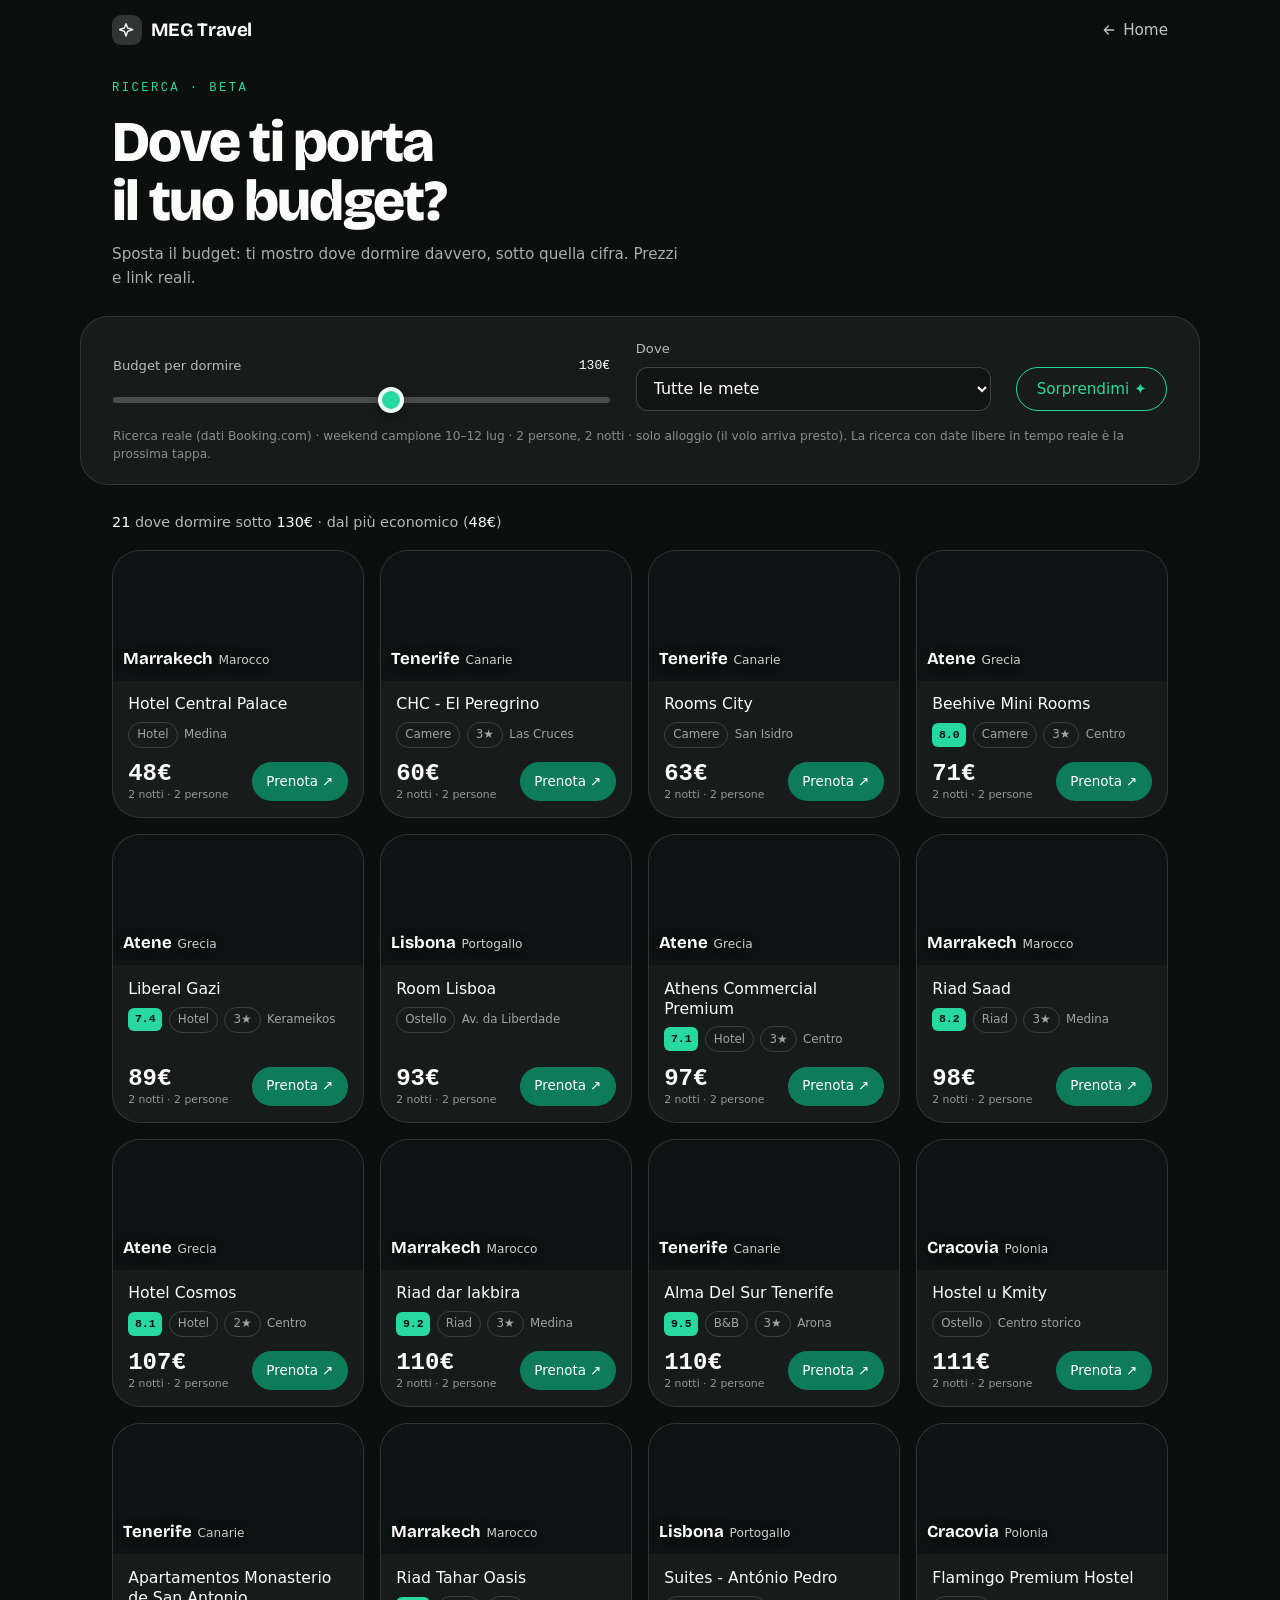
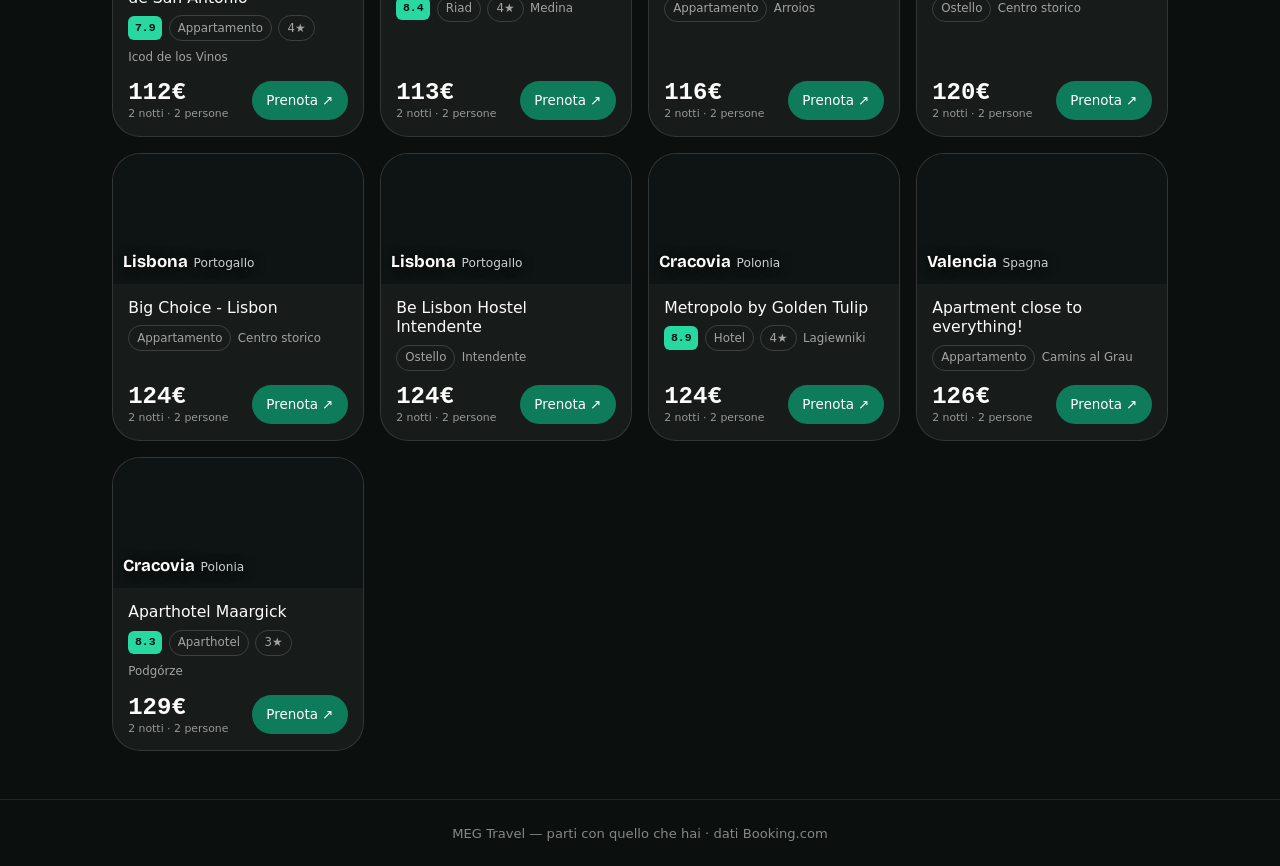
==== cerca.html @ 75740da7 "Add real hotel search page" ====
<!doctype html>
<html lang="it">
<head>
<meta charset="utf-8">
<meta name="viewport" content="width=device-width, initial-scale=1">
<title>MEG Travel — cerca dove ti porta il budget</title>
<meta name="description" content="Dimmi quanto hai: ti mostro dove dormire davvero, sotto budget. Dati e prezzi reali.">
<link rel="preconnect" href="https://fonts.googleapis.com">
<link rel="preconnect" href="https://fonts.gstatic.com" crossorigin>
<link href="https://fonts.googleapis.com/css2?family=Bricolage+Grotesque:opsz,wght@12..96,400;12..96,500;12..96,600;12..96,700;12..96,800&display=swap" rel="stylesheet">
<link rel="stylesheet" href="styles.css">
<style>
  body{background:var(--ink);color:var(--paper)}
  .srch-nav{display:flex;align-items:center;justify-content:space-between;height:60px;max-width:1120px;margin-inline:auto;padding-inline:var(--pad)}
  .srch-back{display:inline-flex;align-items:center;gap:.4rem;color:rgba(255,255,255,.75);font-size:.95rem}
  .srch-back:hover{color:#fff}
  .srch-head{max-width:1120px;margin-inline:auto;padding:1.2rem var(--pad) 0}
  .srch-eyebrow{font-family:var(--font-mono);font-size:.76rem;letter-spacing:.2em;text-transform:uppercase;color:var(--teal-bright);margin-bottom:.9rem}
  .srch-title{font-family:var(--font-display);font-weight:800;letter-spacing:-.03em;line-height:1.02;font-size:clamp(2.1rem,6vw,3.6rem)}
  .srch-sub{color:rgba(255,255,255,.66);margin-top:.7rem;font-size:.95rem;max-width:60ch}

  .panel{max-width:1120px;margin:1.6rem auto 0;padding:1.3rem var(--pad);background:rgba(255,255,255,.05);border:1px solid rgba(255,255,255,.12);border-radius:var(--r-lg)}
  .panel__grid{display:grid;grid-template-columns:1.4fr 1fr auto;gap:1.2rem 1.6rem;align-items:end}
  .field{min-width:0}
  .field__label{display:flex;justify-content:space-between;font-size:.82rem;color:rgba(255,255,255,.7);margin-bottom:.5rem}
  .field__label b{color:#fff;font-weight:500;font-family:var(--font-mono)}
  .srch-slider{width:100%;-webkit-appearance:none;appearance:none;height:6px;border-radius:999px;background:rgba(255,255,255,.22);cursor:pointer}
  .srch-slider::-webkit-slider-thumb{-webkit-appearance:none;appearance:none;width:26px;height:26px;border-radius:50%;background:var(--teal-bright);border:4px solid rgba(255,255,255,.92);box-shadow:0 6px 16px -4px rgba(0,0,0,.6)}
  .srch-slider::-moz-range-thumb{width:22px;height:22px;border-radius:50%;background:var(--teal-bright);border:4px solid #fff}
  select.srch-select{width:100%;height:44px;border-radius:12px;border:1px solid rgba(255,255,255,.2);background:rgba(0,0,0,.25);color:#fff;font-family:var(--font-text);font-size:1rem;padding:0 .8rem}
  select.srch-select option{color:#111}
  .srch-surprise{height:44px;border-radius:999px;border:1px solid var(--teal-bright);background:transparent;color:var(--teal-bright);font-family:var(--font-text);font-weight:500;font-size:.95rem;padding:0 1.2rem;cursor:pointer;white-space:nowrap}
  .srch-surprise:hover{background:var(--teal-bright);color:var(--ink)}
  .panel__note{margin-top:1rem;font-size:.76rem;color:rgba(255,255,255,.5);line-height:1.5}

  .results-head{max-width:1120px;margin:1.6rem auto .4rem;padding-inline:var(--pad);font-size:.9rem;color:rgba(255,255,255,.7)}
  .results-head b{color:#fff;font-weight:500}
  .grid{max-width:1120px;margin:0 auto;padding:.6rem var(--pad) 3rem;display:grid;grid-template-columns:repeat(auto-fill,minmax(248px,1fr));gap:16px}
  .stay{background:rgba(255,255,255,.05);border:1px solid rgba(255,255,255,.12);border-radius:var(--r-lg);overflow:hidden;display:flex;flex-direction:column;transition:transform .15s ease,border-color .15s ease}
  .stay:hover{transform:translateY(-3px);border-color:rgba(255,255,255,.28)}
  .stay.flash{border-color:var(--teal-bright);box-shadow:0 0 0 2px var(--teal-bright)}
  .stay__img{height:130px;background:#0e1413 center/cover no-repeat;position:relative}
  .stay__city{position:absolute;left:10px;bottom:8px;font-family:var(--font-display);font-weight:700;font-size:1.05rem;text-shadow:0 1px 12px rgba(0,0,0,.7)}
  .stay__city span{font-family:var(--font-text);font-weight:400;font-size:.76rem;color:rgba(255,255,255,.8);margin-left:.35rem}
  .stay__body{padding:.85rem .95rem 1rem;display:flex;flex-direction:column;gap:.5rem;flex:1}
  .stay__name{font-weight:500;font-size:.98rem;line-height:1.25}
  .stay__meta{display:flex;flex-wrap:wrap;gap:.4rem;align-items:center;font-size:.74rem;color:rgba(255,255,255,.6)}
  .chip{border:1px solid rgba(255,255,255,.16);border-radius:999px;padding:.16rem .5rem}
  .score{background:var(--teal-bright);color:var(--ink);border-radius:6px;padding:.16rem .42rem;font-family:var(--font-mono);font-weight:700;font-size:.72rem}
  .stay__foot{margin-top:auto;display:flex;align-items:flex-end;justify-content:space-between;gap:.6rem;padding-top:.4rem}
  .stay__price{font-family:var(--font-mono);font-weight:700;font-size:1.5rem;line-height:1}
  .stay__price small{display:block;font-family:var(--font-text);font-weight:400;font-size:.68rem;color:rgba(255,255,255,.55);margin-top:.25rem}
  .stay__cta{flex:none;border:none;border-radius:999px;background:var(--teal);color:#fff;font-family:var(--font-text);font-weight:500;font-size:.84rem;padding:.55rem .9rem;cursor:pointer;white-space:nowrap;text-decoration:none}
  .stay__cta:hover{background:var(--teal-bright);color:var(--ink)}
  .empty{max-width:1120px;margin:1rem auto;padding:2rem var(--pad);text-align:center;color:rgba(255,255,255,.6)}
  .srch-foot{border-top:1px solid rgba(255,255,255,.1);padding:1.4rem var(--pad);text-align:center;color:rgba(255,255,255,.5);font-size:.82rem}
  @media (max-width:680px){ .panel__grid{grid-template-columns:1fr} .srch-surprise{width:100%} }
</style>
</head>
<body>
<header class="srch-nav">
  <a class="brand" href="index.html" aria-label="MEG Travel">
    <span class="brand__mark" aria-hidden="true" style="background:rgba(255,255,255,.16)"><svg viewBox="0 0 24 24" width="16" height="16" fill="none" stroke="currentColor" stroke-width="2" stroke-linecap="round" stroke-linejoin="round"><path d="M10.5 2.5 13 9l7.5 2.5L13 14l-2.5 7L8 14 .5 11.5 8 9z"/></svg></span>
    <span class="brand__name">MEG&nbsp;Travel</span>
  </a>
  <a class="srch-back" href="index.html"><svg viewBox="0 0 24 24" width="16" height="16" fill="none" stroke="currentColor" stroke-width="2" stroke-linecap="round" stroke-linejoin="round"><path d="M19 12H5M11 18l-6-6 6-6"/></svg> Home</a>
</header>

<section class="srch-head">
  <p class="srch-eyebrow">Ricerca · beta</p>
  <h1 class="srch-title">Dove ti porta<br>il tuo budget?</h1>
  <p class="srch-sub">Sposta il budget: ti mostro dove dormire davvero, sotto quella cifra. Prezzi e link reali.</p>
</section>

<div class="panel">
  <div class="panel__grid">
    <div class="field">
      <div class="field__label"><span>Budget per dormire</span><b id="budget-out">130€</b></div>
      <input id="budget" class="srch-slider" type="range" min="40" max="200" value="130" step="5" aria-label="Budget per dormire in euro">
    </div>
    <div class="field">
      <div class="field__label"><span>Dove</span></div>
      <select id="dest" class="srch-select" aria-label="Destinazione">
        <option value="all">Tutte le mete</option>
        <option value="marrakech">Marrakech</option>
        <option value="tenerife">Tenerife</option>
        <option value="atene">Atene</option>
        <option value="lisbona">Lisbona</option>
        <option value="cracovia">Cracovia</option>
        <option value="valencia">Valencia</option>
      </select>
    </div>
    <button id="surprise" class="srch-surprise" type="button">Sorprendimi ✦</button>
  </div>
  <p class="panel__note" id="ctx-note">Ricerca reale (dati Booking.com) · weekend campione 10–12 lug · 2 persone, 2 notti · solo alloggio (il volo arriva presto). La ricerca con date libere in tempo reale è la prossima tappa.</p>
</div>

<p class="results-head" id="results-head">Carico…</p>
<div class="grid" id="grid"></div>
<div class="empty" id="empty" style="display:none">Nessun letto sotto questo budget qui. Alza un po' il budget o cambia meta. 👋</div>

<footer class="srch-foot">MEG Travel — parti con quello che hai · dati Booking.com</footer>

<script src="cerca.js"></script>
</body>
</html>
---- styles.css ----
:root{
  --paper:#FCFCFA;
  --mist:#ECF2ED;
  --ink:#0B0F0E;
  --ink-soft:#5A615E;
  --line:#E3E7E2;
  --teal:#0E7C5A;
  --teal-bright:#27D8A0;
  --teal-ink:#0A3A2C;
  --blush:#F6DCE5;
  --blush-ink:#7A2540;

  --font-display:"Bricolage Grotesque",-apple-system,BlinkMacSystemFont,system-ui,sans-serif;
  --font-text:-apple-system,BlinkMacSystemFont,system-ui,"Segoe UI",Roboto,sans-serif;
  --font-mono:ui-monospace,"SF Mono","JetBrains Mono",Menlo,monospace;

  --container:1120px;
  --pad:clamp(1.25rem,5vw,2rem);
  --section-y:clamp(4.5rem,11vw,9rem);
  --r:18px;
  --r-lg:28px;
}

*{box-sizing:border-box;margin:0;padding:0}
html{scroll-behavior:smooth;-webkit-text-size-adjust:100%}
body{
  background:var(--paper);color:var(--ink);
  font-family:var(--font-text);font-size:17px;line-height:1.6;
  -webkit-font-smoothing:antialiased;text-rendering:optimizeLegibility;
  overflow-x:hidden;
}
a{color:inherit;text-decoration:none}
img,svg{display:block}
::selection{background:var(--teal);color:#fff}

.container{width:100%;max-width:var(--container);margin-inline:auto;padding-inline:var(--pad)}
.sr-only{position:absolute;width:1px;height:1px;padding:0;margin:-1px;overflow:hidden;clip:rect(0,0,0,0);white-space:nowrap;border:0}
.skip{position:absolute;left:-9999px;top:0;background:var(--ink);color:#fff;padding:.7rem 1rem;border-radius:0 0 var(--r) 0;z-index:200}
.skip:focus{left:0}

.eyebrow{
  font-family:var(--font-mono);font-size:.78rem;font-weight:500;
  letter-spacing:.2em;text-transform:uppercase;color:var(--teal);
  margin-bottom:1.4rem;
}
.eyebrow--light{color:var(--teal-bright)}

.section__title,.pain__title,.feature__h,.showcase__title,.cta__title,.hero__title{
  font-family:var(--font-display);font-weight:700;line-height:1.02;letter-spacing:-.03em;
}
.section__title{font-size:clamp(2rem,5.2vw,3.6rem);margin-bottom:.6rem}

:focus-visible{outline:2.5px solid var(--teal-bright);outline-offset:3px;border-radius:6px}

/* buttons */
.btn{
  display:inline-flex;align-items:center;justify-content:center;gap:.5rem;
  font-family:var(--font-text);font-size:1rem;font-weight:500;line-height:1;
  border:1px solid transparent;border-radius:999px;cursor:pointer;
  transition:transform .18s ease,background .18s ease,box-shadow .18s ease,color .18s ease;
}
.btn--pill{padding:.62rem 1.05rem;border-color:rgba(255,255,255,.45);background:rgba(255,255,255,.08);color:#fff}
.btn--pill:hover{background:#fff;color:var(--ink);border-color:#fff}
.btn--primary{background:var(--teal);color:#fff;padding:.85rem 1.5rem}
.btn--primary:hover{background:var(--teal-bright);color:var(--ink);transform:translateY(-2px)}
.btn--primary:active{transform:translateY(0)}
.btn--big{font-size:1.05rem;padding:1rem 1.8rem}

/* ---------- nav ---------- */
.nav{
  position:fixed;top:0;left:0;right:0;z-index:100;
  background:transparent;border-bottom:1px solid transparent;transition:background .3s ease,border-color .3s ease;
}
.nav__inner{display:flex;align-items:center;justify-content:space-between;height:64px}
.brand{display:inline-flex;align-items:center;gap:.55rem;font-family:var(--font-display);font-weight:700;letter-spacing:-.02em;font-size:1.18rem;color:#fff}
.brand__mark{display:grid;place-items:center;width:30px;height:30px;border-radius:9px;background:rgba(255,255,255,.16);color:#fff;backdrop-filter:blur(6px)}
.nav__links{display:flex;align-items:center;gap:1.4rem}
.nav__links>a:first-child{font-size:.95rem;color:rgba(255,255,255,.82)}
.nav__links>a:first-child:hover{color:#fff}
.nav.is-stuck{background:color-mix(in srgb,var(--paper) 82%,transparent);backdrop-filter:saturate(180%) blur(18px);border-bottom-color:var(--line)}
.nav.is-stuck .brand{color:var(--ink)}
.nav.is-stuck .brand__mark{background:var(--ink);color:var(--paper)}
.nav.is-stuck .nav__links>a:first-child{color:var(--ink-soft)}
.nav.is-stuck .btn--pill{border-color:var(--line);background:transparent;color:var(--ink)}
.nav.is-stuck .btn--pill:hover{background:var(--ink);color:var(--paper);border-color:var(--ink)}

/* ---------- hero (cinematic) ---------- */
.hero{
  position:relative;min-height:100svh;display:flex;flex-direction:column;
  justify-content:space-between;color:#fff;overflow:hidden;background:var(--ink);
}
.hero__bg{position:absolute;inset:0;z-index:0}
.hero__img{position:absolute;inset:0;width:100%;height:100%;object-fit:cover;opacity:0;transform:scale(1.06);transition:opacity 1.1s ease}
.hero__img.is-on{opacity:1;animation:kenburns 16s ease-out forwards}
@keyframes kenburns{from{transform:scale(1.04)}to{transform:scale(1.16)}}
.hero__scrim{position:absolute;inset:0;background:
  radial-gradient(120% 90% at 80% 10%,rgba(14,124,90,.18),transparent 60%),
  linear-gradient(180deg,rgba(7,10,9,.62) 0%,rgba(7,10,9,.12) 32%,rgba(7,10,9,.55) 68%,rgba(7,10,9,.94) 100%)}

.hero__content{position:relative;z-index:2;padding-top:clamp(7rem,17vh,11rem)}
.hero .eyebrow{color:var(--teal-bright)}
.hero__title{font-size:clamp(3rem,9vw,7rem);font-weight:800;text-shadow:0 2px 40px rgba(0,0,0,.35)}
.hero__lead{max-width:30ch;margin-top:1.5rem;font-size:clamp(1.1rem,2.2vw,1.45rem);color:rgba(255,255,255,.88);line-height:1.5}

/* console */
.hero__console{position:relative;z-index:2;padding-bottom:clamp(2rem,6vh,4rem)}
.console{
  display:grid;grid-template-columns:1fr 1fr;gap:clamp(1.2rem,4vw,2.6rem);
  align-items:center;
  background:rgba(12,16,15,.42);border:1px solid rgba(255,255,255,.16);
  border-radius:var(--r-lg);padding:clamp(1.3rem,3.5vw,2rem);
  backdrop-filter:saturate(140%) blur(18px);-webkit-backdrop-filter:saturate(140%) blur(18px);
  box-shadow:0 40px 80px -50px rgba(0,0,0,.8);
}
.console__budget{display:flex;align-items:baseline;gap:.6rem}
.console__ho{font-size:1.15rem;color:rgba(255,255,255,.7)}
.console__amt{font-family:var(--font-mono);font-weight:700;letter-spacing:-.02em;font-size:clamp(3.2rem,9vw,5rem);line-height:.9;font-variant-numeric:tabular-nums}
.console__cur{color:var(--teal-bright);margin-right:.04em}
.console__slider{width:100%;margin-top:1.3rem;-webkit-appearance:none;appearance:none;height:6px;border-radius:999px;background:rgba(255,255,255,.22);cursor:pointer}
.console__slider::-webkit-slider-thumb{-webkit-appearance:none;appearance:none;width:30px;height:30px;border-radius:50%;background:var(--teal-bright);border:4px solid rgba(255,255,255,.92);box-shadow:0 6px 18px -4px rgba(0,0,0,.6);transition:transform .12s ease}
.console__slider::-webkit-slider-thumb:hover{transform:scale(1.08)}
.console__slider::-moz-range-thumb{width:26px;height:26px;border-radius:50%;background:var(--teal-bright);border:4px solid #fff}

.console__right{border-left:1px solid rgba(255,255,255,.14);padding-left:clamp(1.2rem,4vw,2.6rem)}
.console__dest{display:flex;align-items:baseline;gap:.5rem;flex-wrap:wrap}
.console__pin{color:var(--teal-bright);align-self:center}
.console__city{font-family:var(--font-display);font-weight:700;font-size:clamp(1.8rem,5vw,2.6rem);letter-spacing:-.02em;line-height:1;transition:opacity .25s ease,transform .25s ease}
.console__country{font-size:.95rem;color:rgba(255,255,255,.65)}
.console__meta{font-family:var(--font-mono);font-size:.92rem;color:rgba(255,255,255,.78);margin:.55rem 0 1.2rem;font-variant-numeric:tabular-nums;transition:opacity .25s ease}
.console__allin{color:#fff;font-weight:700}
.console__note{font-size:.76rem;color:rgba(255,255,255,.5);margin-top:.8rem}
.is-flip{opacity:0;transform:translateY(8px)}

/* ---------- pain (dark) ---------- */
.pain{background:var(--ink);color:var(--paper);padding-block:var(--section-y)}
.pain__title{font-size:clamp(1.9rem,5.4vw,3.6rem);font-weight:700}
.pain__body{max-width:46ch;margin-top:1.3rem;color:#AEB6B2;font-size:clamp(1.05rem,2.2vw,1.3rem)}
.collapse{position:relative;margin-top:clamp(3rem,8vw,5rem);min-height:230px;display:grid;place-items:center}
.collapse__tabs{position:absolute;inset:0;display:flex;flex-wrap:wrap;gap:.7rem;justify-content:center;align-content:center;transition:opacity .7s ease,filter .7s ease,transform .7s ease}
.tab{font-family:var(--font-mono);font-size:.85rem;color:#C9D0CC;border:1px solid #2A312E;border-radius:10px;padding:.6rem .9rem;background:#121817;transition:transform .6s cubic-bezier(.6,0,.2,1),opacity .6s ease;transition-delay:calc(var(--i) * 40ms)}
.collapse__card{background:var(--paper);color:var(--ink);border-radius:var(--r);padding:1.3rem 1.5rem;width:min(100%,360px);box-shadow:0 40px 70px -40px rgba(0,0,0,.6);opacity:0;transform:scale(.9);transition:opacity .6s ease .25s,transform .6s cubic-bezier(.34,1.3,.5,1) .25s}
.is-collapsed .collapse__tabs{opacity:0;filter:blur(6px);transform:scale(.82)}
.is-collapsed .collapse__card{opacity:1;transform:scale(1)}
.mini{display:flex;align-items:center;justify-content:space-between;gap:1rem}
.mini__city{font-family:var(--font-display);font-weight:700;font-size:1.35rem;letter-spacing:-.02em}
.mini__city span{font-family:var(--font-text);font-weight:400;font-size:.85rem;color:var(--ink-soft);margin-left:.4rem}
.mini__price{font-family:var(--font-mono);font-weight:700;font-size:1.6rem}
.mini__meta{font-family:var(--font-mono);font-size:.82rem;color:var(--ink-soft);margin-top:.5rem}
.mini__tag{display:inline-block;margin-top:.9rem;font-size:.78rem;color:var(--teal-ink);background:var(--mist);border-radius:999px;padding:.3rem .7rem}

/* ---------- steps ---------- */
.steps{padding-block:var(--section-y)}
.steps__grid{list-style:none;display:grid;grid-template-columns:repeat(3,1fr);gap:clamp(1.2rem,3vw,2.4rem);margin-top:clamp(2rem,5vw,3.2rem)}
.step{border-top:2px solid var(--ink);padding-top:1.2rem}
.step__no{font-family:var(--font-mono);font-size:.85rem;color:var(--teal);letter-spacing:.1em}
.step__h{font-family:var(--font-display);font-weight:600;font-size:clamp(1.3rem,2.6vw,1.7rem);letter-spacing:-.02em;margin:.7rem 0 .5rem}
.step__p{color:var(--ink-soft);font-size:1.02rem}

/* ---------- features ---------- */
.features{padding-block:var(--section-y);background:var(--mist)}
.features__list{display:flex;flex-direction:column;gap:clamp(3.5rem,9vw,7rem)}
.feature{display:grid;grid-template-columns:1.05fr .95fr;gap:clamp(1.5rem,5vw,4rem);align-items:center}
.feature--rev .feature__text{order:2}
.feature__h{font-size:clamp(2rem,5vw,3.4rem);font-weight:700}
.feature__p{margin-top:1.1rem;color:var(--ink-soft);font-size:clamp(1.05rem,2vw,1.25rem);max-width:34ch}
.feature__art{display:grid;place-items:center}

.pricecard{width:min(100%,340px);background:#fff;border:1px solid var(--line);border-radius:var(--r);padding:1.4rem 1.6rem;font-family:var(--font-mono);font-variant-numeric:tabular-nums}
.pricecard__row{display:flex;justify-content:space-between;color:var(--ink-soft);padding:.55rem 0}
.pricecard__sum{display:flex;justify-content:space-between;align-items:baseline;border-top:1px solid var(--line);margin-top:.4rem;padding-top:.9rem;font-weight:700;font-size:1.5rem}
.pricecard__sum span:last-child{color:var(--teal)}

.stacklist{width:min(100%,330px);display:flex;flex-direction:column;gap:.7rem}
.stacklist__row{font-family:var(--font-mono);background:#fff;border:1px solid var(--line);border-radius:14px;padding:1rem 1.1rem;color:var(--ink-soft)}
.stacklist__row--on{border-color:var(--teal);color:var(--ink);box-shadow:0 0 0 1px var(--teal)}

.ratecard{width:min(100%,320px);background:#fff;border:1px solid var(--line);border-radius:var(--r);padding:1.6rem;text-align:center}
.ratecard__big{font-family:var(--font-mono);font-weight:700;font-size:3rem}
.ratecard__pill{display:inline-block;margin-top:.8rem;background:var(--blush);color:var(--blush-ink);border-radius:999px;padding:.5rem 1rem;font-size:.95rem}

/* ---------- showcase ---------- */
.showcase{padding-block:var(--section-y)}
.showcase__inner{display:grid;grid-template-columns:1fr 1fr;gap:clamp(2rem,6vw,5rem);align-items:center}
.showcase__title{font-size:clamp(2rem,5vw,3.6rem);font-weight:700;margin-top:.4rem}
.showcase__p{margin-top:1.1rem;color:var(--ink-soft);font-size:1.2rem;max-width:30ch}
.phone{justify-self:center;width:min(100%,330px);background:var(--ink);border-radius:42px;padding:12px;box-shadow:0 50px 90px -50px rgba(11,15,14,.6)}
.phone__screen{background:var(--paper);border-radius:32px;padding:1.2rem;overflow:hidden}
.phone__head{display:flex;justify-content:center;margin-bottom:1rem}
.phone__brand{display:inline-flex;align-items:center;gap:.45rem;font-family:var(--font-display);font-weight:700;font-size:1rem}
.phone__dot{width:14px;height:14px;border-radius:5px;background:var(--teal)}
.phone__hl{font-family:var(--font-display);font-weight:700;font-size:1.5rem;line-height:1.15;letter-spacing:-.02em}
.phone__hl em{font-style:normal;color:var(--teal)}
.phone__pills{display:flex;flex-wrap:wrap;gap:.4rem;margin:1rem 0}
.phone__pills span{font-size:.78rem;color:var(--ink-soft);border:1px solid var(--line);border-radius:9px;padding:.35rem .6rem}
.phone__go{width:100%;border:none;border-radius:12px;background:var(--ink);color:var(--paper);font-family:var(--font-text);font-weight:500;font-size:1rem;padding:.85rem;cursor:pointer}
.phone__results{margin-top:1rem;display:flex;flex-direction:column;gap:.7rem}
.trip{background:#fff;border:1px solid var(--line);border-radius:16px;padding:.9rem 1rem}
.trip--top{border-color:var(--teal);box-shadow:0 0 0 1px var(--teal)}
.trip__tag{display:inline-block;font-size:.72rem;color:var(--teal-ink);background:var(--mist);border-radius:999px;padding:.22rem .6rem;margin-bottom:.55rem}
.trip__row{display:flex;justify-content:space-between;align-items:baseline}
.trip__city{font-family:var(--font-display);font-weight:600;font-size:1.05rem}
.trip__city i{font-style:normal;font-family:var(--font-text);font-weight:400;font-size:.78rem;color:var(--ink-soft);margin-left:.3rem}
.trip__price{font-family:var(--font-mono);font-weight:700;font-size:1.25rem}
.trip__meta{font-family:var(--font-mono);font-size:.76rem;color:var(--ink-soft);margin-top:.3rem}
.trip__foot{display:flex;justify-content:space-between;align-items:center;margin-top:.7rem;font-size:.78rem;color:var(--ink-soft)}
.trip__rate{background:var(--blush);color:var(--blush-ink);border-radius:999px;padding:.25rem .6rem}

/* ---------- cta ---------- */
.cta{padding-block:var(--section-y);background:var(--ink);color:var(--paper);text-align:center}
.cta__inner{display:flex;flex-direction:column;align-items:center}
.cta__title{font-size:clamp(2.2rem,6vw,4.2rem);font-weight:800}
.cta__p{margin-top:1.2rem;color:#AEB6B2;max-width:42ch;font-size:1.15rem}
.signup{margin-top:clamp(2rem,5vw,2.8rem);width:min(100%,520px)}
.signup__field{display:flex;gap:.6rem;background:#fff;border-radius:999px;padding:.4rem;border:1px solid #fff}
.signup input{flex:1;min-width:0;border:none;background:transparent;font-family:var(--font-text);font-size:1.02rem;padding:.7rem 1rem;color:var(--ink)}
.signup input:focus{outline:none}
.signup .btn--primary{flex:none}
.signup__hint{min-height:1.4rem;margin-top:.9rem;font-size:.9rem;color:#AEB6B2}
.signup__hint.is-ok{color:var(--teal-bright)}
.signup__hint.is-err{color:#F0A6A6}
.signup.is-done .signup__field{display:none}

/* ---------- footer ---------- */
.foot{padding-block:clamp(2.5rem,6vw,4rem)}
.foot__inner{display:flex;flex-wrap:wrap;align-items:baseline;gap:.6rem 1.4rem}
.foot__brand{font-family:var(--font-display);font-weight:700;font-size:1.1rem}
.foot__tag{color:var(--teal)}
.foot__meta{color:var(--ink-soft);font-size:.9rem;margin-left:auto}

/* ---------- reveal ---------- */
.reveal{opacity:0;transform:translateY(22px);transition:opacity .7s cubic-bezier(.2,.6,.2,1),transform .7s cubic-bezier(.2,.6,.2,1)}
.reveal.in{opacity:1;transform:none}

/* ---------- responsive ---------- */
@media (max-width:860px){
  .console{grid-template-columns:1fr;gap:1.4rem}
  .console__right{border-left:none;border-top:1px solid rgba(255,255,255,.14);padding-left:0;padding-top:1.4rem}
  .feature,.showcase__inner{grid-template-columns:1fr}
  .feature--rev .feature__text{order:0}
  .feature__art,.showcase .phone{order:-1}
  .showcase__copy{text-align:center}
  .showcase__p{margin-inline:auto}
}
@media (max-width:620px){
  .steps__grid{grid-template-columns:1fr;gap:1.6rem}
  .nav__links>a:first-child{display:none}
  .signup__field{flex-direction:column;border-radius:20px}
  .signup .btn--primary{width:100%}
}

@media (prefers-reduced-motion:reduce){
  *{scroll-behavior:auto!important}
  .reveal{opacity:1!important;transform:none!important;transition:none!important}
  .hero__img.is-on{animation:none!important}
  .btn,.console__city,.collapse__tabs,.collapse__card{transition:none!important}
}
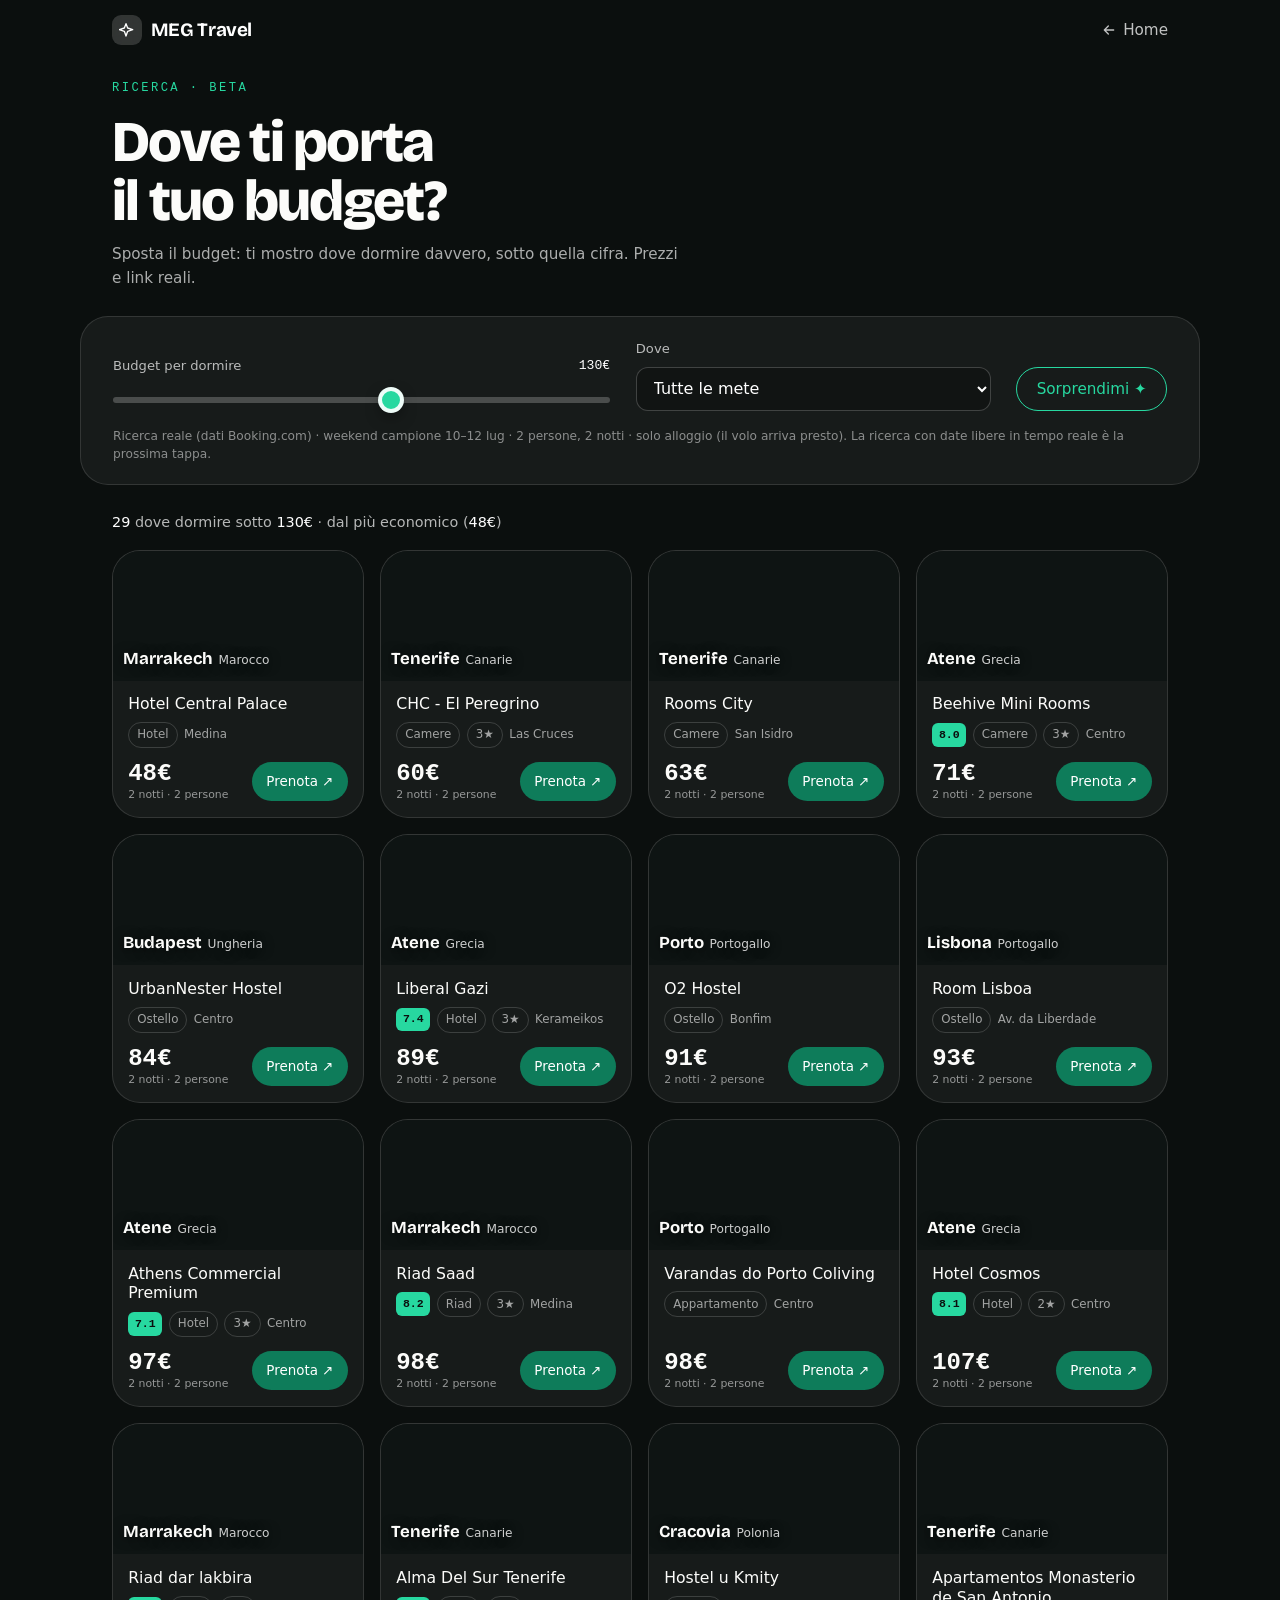
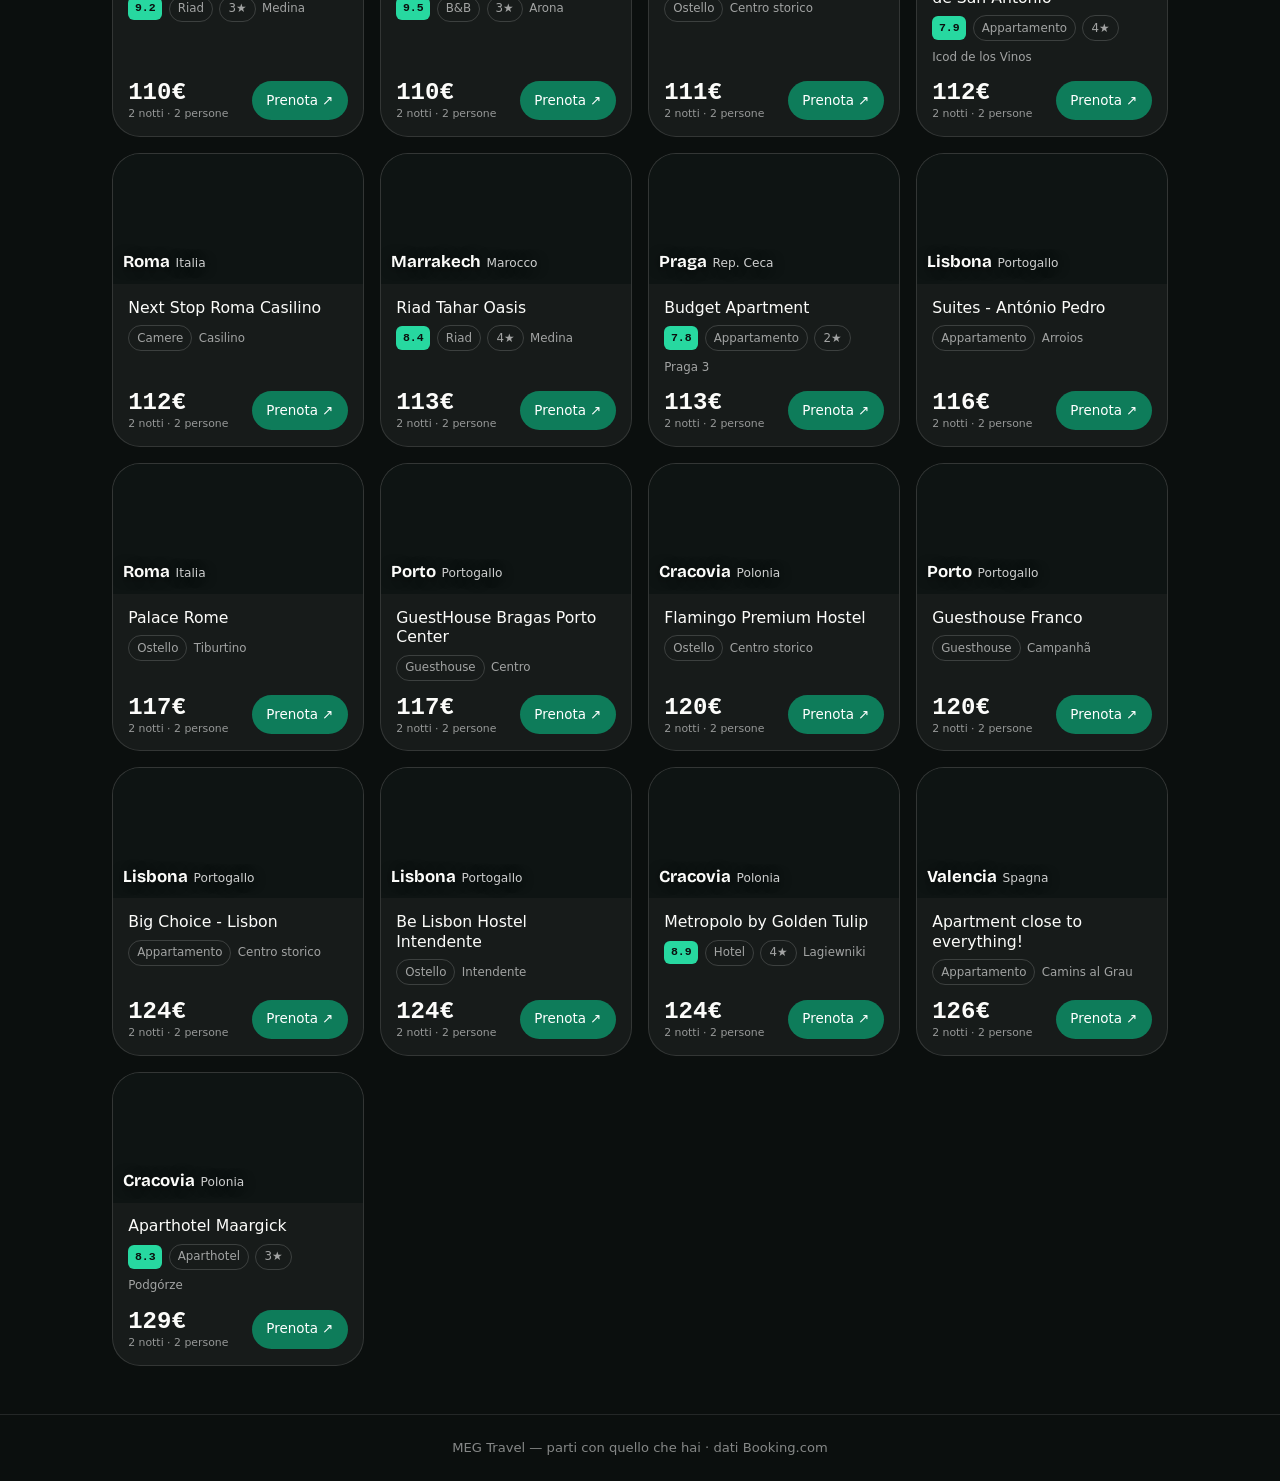
==== commit dde394c0: "Expand search to 11 cities" ====
--- a/cerca.html
+++ b/cerca.html
@@ -56,6 +56,18 @@
   .srch-foot{border-top:1px solid rgba(255,255,255,.1);padding:1.4rem var(--pad);text-align:center;color:rgba(255,255,255,.5);font-size:.82rem}
   @media (max-width:680px){ .panel__grid{grid-template-columns:1fr} .srch-surprise{width:100%} }
 </style>
+<!-- Stay22 LinkSwap: monetizza i link Booking/esperienze (AID megtravel) -->
+<script>
+(function (s, t, a, y, twenty, two) {
+s.Stay22 = s.Stay22 || {};
+s.Stay22.params = { lmaID: '6a399dd8aa0900469267e59a' };
+twenty = t.createElement(a);
+two = t.getElementsByTagName(a)[0];
+twenty.async = 1;
+twenty.src = y;
+two.parentNode.insertBefore(twenty, two);
+})(window, document, 'script', 'https://scripts.stay22.com/letmeallez.js');
+</script>
 </head>
 <body>
 <header class="srch-nav">
@@ -88,6 +100,11 @@
         <option value="lisbona">Lisbona</option>
         <option value="cracovia">Cracovia</option>
         <option value="valencia">Valencia</option>
+        <option value="roma">Roma</option>
+        <option value="budapest">Budapest</option>
+        <option value="praga">Praga</option>
+        <option value="napoli">Napoli</option>
+        <option value="porto">Porto</option>
       </select>
     </div>
     <button id="surprise" class="srch-surprise" type="button">Sorprendimi ✦</button>
